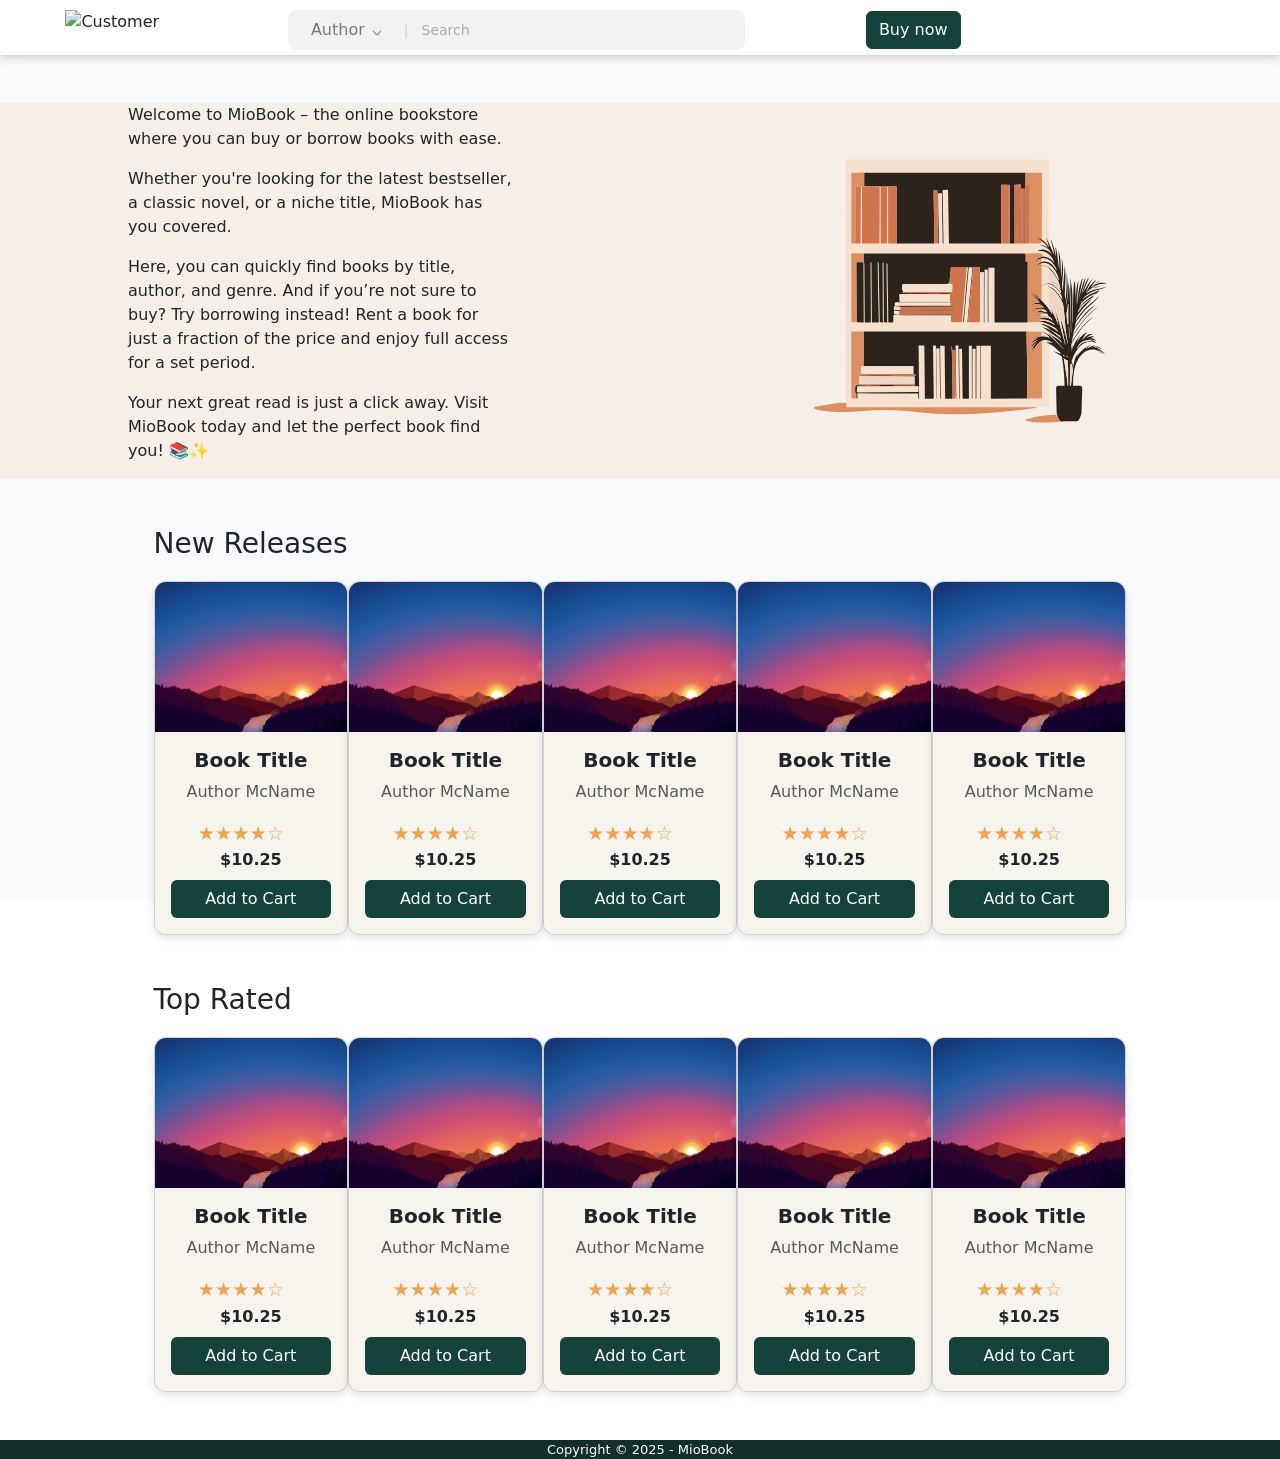
==== MewoBook/Client/Prototypes/Pages/Home/index.html @ 735afc01 "add: Implement the Home page prototype" ====
<!DOCTYPE html>
<html lang="en">
<head>
    <meta charset="UTF-8">
    <meta name="viewport" content="width=device-width, initial-scale=1.0">
    <title>Home</title>
    <link rel="stylesheet" href="style.css">
    <link href="https://cdn.jsdelivr.net/npm/bootstrap@5.0.0/dist/css/bootstrap.min.css" rel="stylesheet" >
    <script src="https://cdn.jsdelivr.net/npm/@popperjs/core@2.9.2/dist/umd/popper.min.js" ></script>
    <script src="https://cdn.jsdelivr.net/npm/bootstrap@5.0.1/dist/js/bootstrap.min.js" integrity="sha384-Atwg2Pkwv9vp0ygtn1JAojH0nYbwNJLPhwyoVbhoPwBhjQPR5VtM2+xf0Uwh9KtT" crossorigin="anonymous"></script>

</head>
<body>
<div class="home-page d-flex flex-column justify-content-between gap-5">
    <div class="header">
        <div class="inner-header  d-flex flex-row  justify-content-around">
            <img src="./assets/Logo.svg" alt="Customer" class="me-2">

            <div class="search-bar d-flex flex-row justify-content-">
                <div class="dropdown">
                    <button class="btn dropdown-toggle" type="button" data-bs-toggle="dropdown">
                        Author
                    </button>
                    <ul class="dropdown-menu">
                        <li><a class="dropdown-item text-center" href="#">Name</a></li>
                        <li><a class="dropdown-item text-center" href="#">Author</a></li>
                        <li><a class="dropdown-item text-center" href="#">Genre</a></li>
                    </ul>
                </div>
                <span class="separator">|</span>
                <input type="text" id="searchInput" class="form-control" placeholder="Search">
            </div>

            <button type="submit" class="buy-now-btn btn btn-primary ">Buy now</button>
        </div>
    </div>

    <div class="intro-box d-flex flex-column">
        <div class="intro-content d-flex flex-row justify-content-around align-self-center align-items-center">
                <div class="intro-txt text-content">
                <p>Welcome to MioBook – the online bookstore where you can buy or borrow books with ease.</p>
                <p>Whether you're looking for the latest bestseller, a classic novel, or a niche title, MioBook has you covered.</p>
                <p>Here, you can quickly find books by title, author, and genre. And if you’re not sure to buy? Try borrowing instead! Rent a book for just a fraction of the price and enjoy full access for a set period.</p>
                <p>Your next great read is just a click away. Visit MioBook today and let the perfect book find you! 📚✨</p>
            </div>
            <img class="intro-img" src="assets/IntroPicture.svg" alt="">
        </div>
    </div>
    <div class="new-release-box align-self-center">
        <h3 class="new-release-txt">New Releases</h3>
        <div class="cards-container d-flex flex-row justify-content-between">
                <div class="card text-center">
                    <img src="assets/Cover.svg" class="card-img-top" alt="Book Image">
                    <div class="card-body d-flex flex-column justify-content-between d-flex flex-column justify-content-between">
                        <h5 class="card-title fw-bold">Book Title</h5>
                        <p class="card-text text-muted">Author McName</p>
                        <div class="mb-2">
                            <span class="star-rating">★★★★☆</span>
                            <span class="fw-bold">$10.25</span>
                        </div>
                        <button class="btn btn-add w-100">Add to Cart</button>
                    </div>
                </div>
                <div class="card text-center" style="width: 18rem;">
                    <img src="assets/Cover.svg" class="card-img-top" alt="Book Image">
                    <div class="card-body d-flex flex-column justify-content-between">
                        <h5 class="card-title fw-bold">Book Title</h5>
                        <p class="card-text text-muted">Author McName</p>
                        <div class="mb-2">
                            <span class="star-rating">★★★★☆</span>
                        <span class="fw-bold">$10.25</span>

                        </div>
                        <button class="btn btn-add w-100">Add to Cart</button>
                    </div>
                </div>
                <div class="card text-center" style="width: 18rem;">
                    <img src="assets/Cover.svg" class="card-img-top" alt="Book Image">
                    <div class="card-body d-flex flex-column justify-content-between">
                        <h5 class="card-title fw-bold">Book Title</h5>
                        <p class="card-text text-muted">Author McName</p>
                        <div class="mb-2">
                            <span class="star-rating">★★★★☆</span>
                        <span class="fw-bold">$10.25</span>

                        </div>
                        <button class="btn btn-add w-100">Add to Cart</button>
                    </div>
                </div>
                <div class="card text-center" style="width: 18rem;">
                    <img src="assets/Cover.svg" class="card-img-top" alt="Book Image">
                    <div class="card-body d-flex flex-column justify-content-between">
                        <h5 class="card-title fw-bold">Book Title</h5>
                        <p class="card-text text-muted">Author McName</p>
                        <div class="mb-2">
                            <span class="star-rating">★★★★☆</span>
                        <span class="fw-bold">$10.25</span>

                        </div>
                        <button class="btn btn-add w-100">Add to Cart</button>
                    </div>
                </div>
                <div class="card text-center" style="width: 18rem;">
                    <img src="assets/Cover.svg" class="card-img-top" alt="Book Image">
                    <div class="card-body d-flex flex-column justify-content-between">
                        <h5 class="card-title fw-bold">Book Title</h5>
                        <p class="card-text text-muted">Author McName</p>
                        <div class="mb-2">
                            <span class="star-rating">★★★★☆</span>
                        <span class="fw-bold">$10.25</span>

                        </div>
                        <button class="btn btn-add w-100">Add to Cart</button>
                    </div>
                </div>
        </div>
    </div>
    <div class="top-rated-box align-self-center">
        <h3 class="top-rated-txt">Top Rated</h3>
        <div class="cards-container d-flex flex-row justify-content-between">
            <div class="card text-center">
                <img src="assets/Cover.svg" class="card-img-top" alt="Book Image">
                <div class="card-body d-flex flex-column justify-content-between">
                    <h5 class="card-title fw-bold">Book Title</h5>
                    <p class="card-text text-muted">Author McName</p>
                    <div class="mb-2">
                        <span class="star-rating">★★★★☆</span>
                        <span class="fw-bold">$10.25</span>

                    </div>
                    <button class="btn btn-add w-100">Add to Cart</button>
                </div>
            </div>
            <div class="card text-center" style="width: 18rem;">
                <img src="assets/Cover.svg" class="card-img-top" alt="Book Image">
                <div class="card-body d-flex flex-column justify-content-between">
                    <h5 class="card-title fw-bold">Book Title</h5>
                    <p class="card-text text-muted">Author McName</p>
                    <div class="mb-2">
                        <span class="star-rating">★★★★☆</span>
                        <span class="fw-bold">$10.25</span>

                    </div>
                    <button class="btn btn-add w-100">Add to Cart</button>
                </div>
            </div>
            <div class="card text-center" style="width: 18rem;">
                <img src="assets/Cover.svg" class="card-img-top" alt="Book Image">
                <div class="card-body d-flex flex-column justify-content-between">
                    <h5 class="card-title fw-bold">Book Title</h5>
                    <p class="card-text text-muted">Author McName</p>
                    <div class="mb-2">
                        <span class="star-rating">★★★★☆</span>
                        <span class="fw-bold">$10.25</span>

                    </div>
                    <button class="btn btn-add w-100">Add to Cart</button>
                </div>
            </div>
            <div class="card text-center" style="width: 18rem;">
                <img src="assets/Cover.svg" class="card-img-top" alt="Book Image">
                <div class="card-body d-flex flex-column justify-content-between">
                    <h5 class="card-title fw-bold">Book Title</h5>
                    <p class="card-text text-muted">Author McName</p>
                    <div class="mb-2">
                        <span class="star-rating">★★★★☆</span>
                        <span class="fw-bold">$10.25</span>

                    </div>
                    <button class="btn btn-add w-100">Add to Cart</button>
                </div>
            </div>
            <div class="card text-center" style="width: 18rem;">
                <img src="assets/Cover.svg" class="card-img-top" alt="Book Image">
                <div class="card-body d-flex flex-column justify-content-between">
                    <h5 class="card-title fw-bold">Book Title</h5>
                    <p class="card-text text-muted">Author McName</p>
                    <div class="mb-2">
                        <span class="star-rating">★★★★☆</span>
                        <span class="fw-bold">$10.25</span>

                    </div>
                    <button class="btn btn-add w-100">Add to Cart</button>
                </div>
            </div>
        </div>
    </div>
    <div class="footer text-center">
        Copyright © 2025 - MioBook
    </div>
</div>
</body>
</html>
---- MewoBook/Client/Prototypes/Pages/Home/style.css ----
body{
    width:100%;
    height:100vh;
    overflow-y: scroll;
    overflow-x: hidden;
}
.home-page{
    width:100%;
    height:100%;
    background-color: rgba(247, 249, 251, 1);
}
.header{
    top: 0;
    padding: 5px;
    background-color: white;
    width: 100%;
    height: 60px;
    box-shadow: 0px 0px 10px rgba(0, 0, 0, 0.3);
}

.inner-header{
    margin-top: 5px;
    width: 80%;
    justify-self: center;
    height: 40px;
}

.search-bar {
    width: 45%;
    display: flex;
    align-items: center;
    background: rgba(0, 0, 0, 0.05);
    border-radius: 8px;
    padding: 5px 10px;
}

.search-bar .dropdown-toggle {
    position: relative;
    padding-right: 30px;
    color: rgba(0, 0, 0, 0.5);
}

.dropdown-toggle:focus {
    outline: none !important;
    box-shadow: none !important;
}

.search-bar .dropdown-toggle::after {
    display: none !important;
}
.search-bar .dropdown-toggle::before {
    content: "";
    margin-top: 3px;
    position: absolute;
    right: 10px;
    top: 50%;
    transform: translateY(-50%);
    width: 16px;
    height: 16px;
    background-image: url("assets/Down.svg");
    background-size: contain;
    background-repeat: no-repeat;
    background-position: center;
}

.search-bar .dropdown-menu {
    margin-top: 10px !important;
    width: 100px;
    min-width: 70px;
    border-radius: 8px;
    border: none;
    box-shadow: 0px 4px 6px rgba(0, 0, 0, 0.1);
}

.search-bar .dropdown-item{
    color: rgba(0, 0, 0, 0.5);
}

.search-bar .separator {
    padding: 0 8px;
    color: #ccc;
    font-size: 14px;
}


.search-bar input {
    border: none;
    outline: none;
    flex: 1;
    background: transparent;
    padding: 5px;
    font-size: 14px;
    color: #333;
    transition: background 0.2s ease-in-out;
}


.search-bar input:focus {
    background: transparent;
    outline: none;
    box-shadow: none;
}


.search-bar input::placeholder {
    color: #aaa;
}

.buy-now-btn {
    background-color: #16423C !important;
    border-color: #16423C !important;
    font-size: small;
    align-self: center;
}

.buy-now-btn:hover {
    background-color: #122F2A;
    border-color: #122F2A;
}

.intro-box{
    background-color: rgba(245, 239, 231, 1);
}

.intro-content{
    width: 100%;
}

.intro-txt{
    width: 30%;
}

.intro-img{
    width: 30%;
    height: 70%;
}

.new-release-box{
    width: 76%;
}

.new-release-txt{
    font-weight:normal ;
    margin-bottom: 20px;
}

.card {
    width: 200px !important;
    border-radius: 12px !important;
    overflow: hidden;
    box-shadow: 0 4px 8px rgba(0, 0, 0, 0.1);
}

.card-body{
    background-color: rgba(247, 243, 237, 1);
}

.card img {
    width: 100%;
    height: 150px;
    object-fit: cover;
}

.star-rating {
    color: rgba(235, 164, 82, 1);
    font-size: 1.2rem;
    margin-right: 20px;
}

.card-title {
    font-weight: bold;
}

.card-text {
    color: #6c757d;
}

.price {
    font-weight: bold;
}

.btn-add {
    background-color:rgba(22, 66, 60, 1) !important;
    color: white !important;
    border-radius: 8px;
    padding: 10px;
    font-weight: bold;
}

.btn-add:hover {
    border: none !important;
    box-shadow: none !important;
}

.top-rated-box{
    width: 76%;
}

.top-rated-txt{
    font-weight:normal ;
    margin-bottom: 20px;
}

.footer{
    width: 100%;
    background-color: #122F2A;
    color: white;
    font-size: small;
    align-content: center;
}
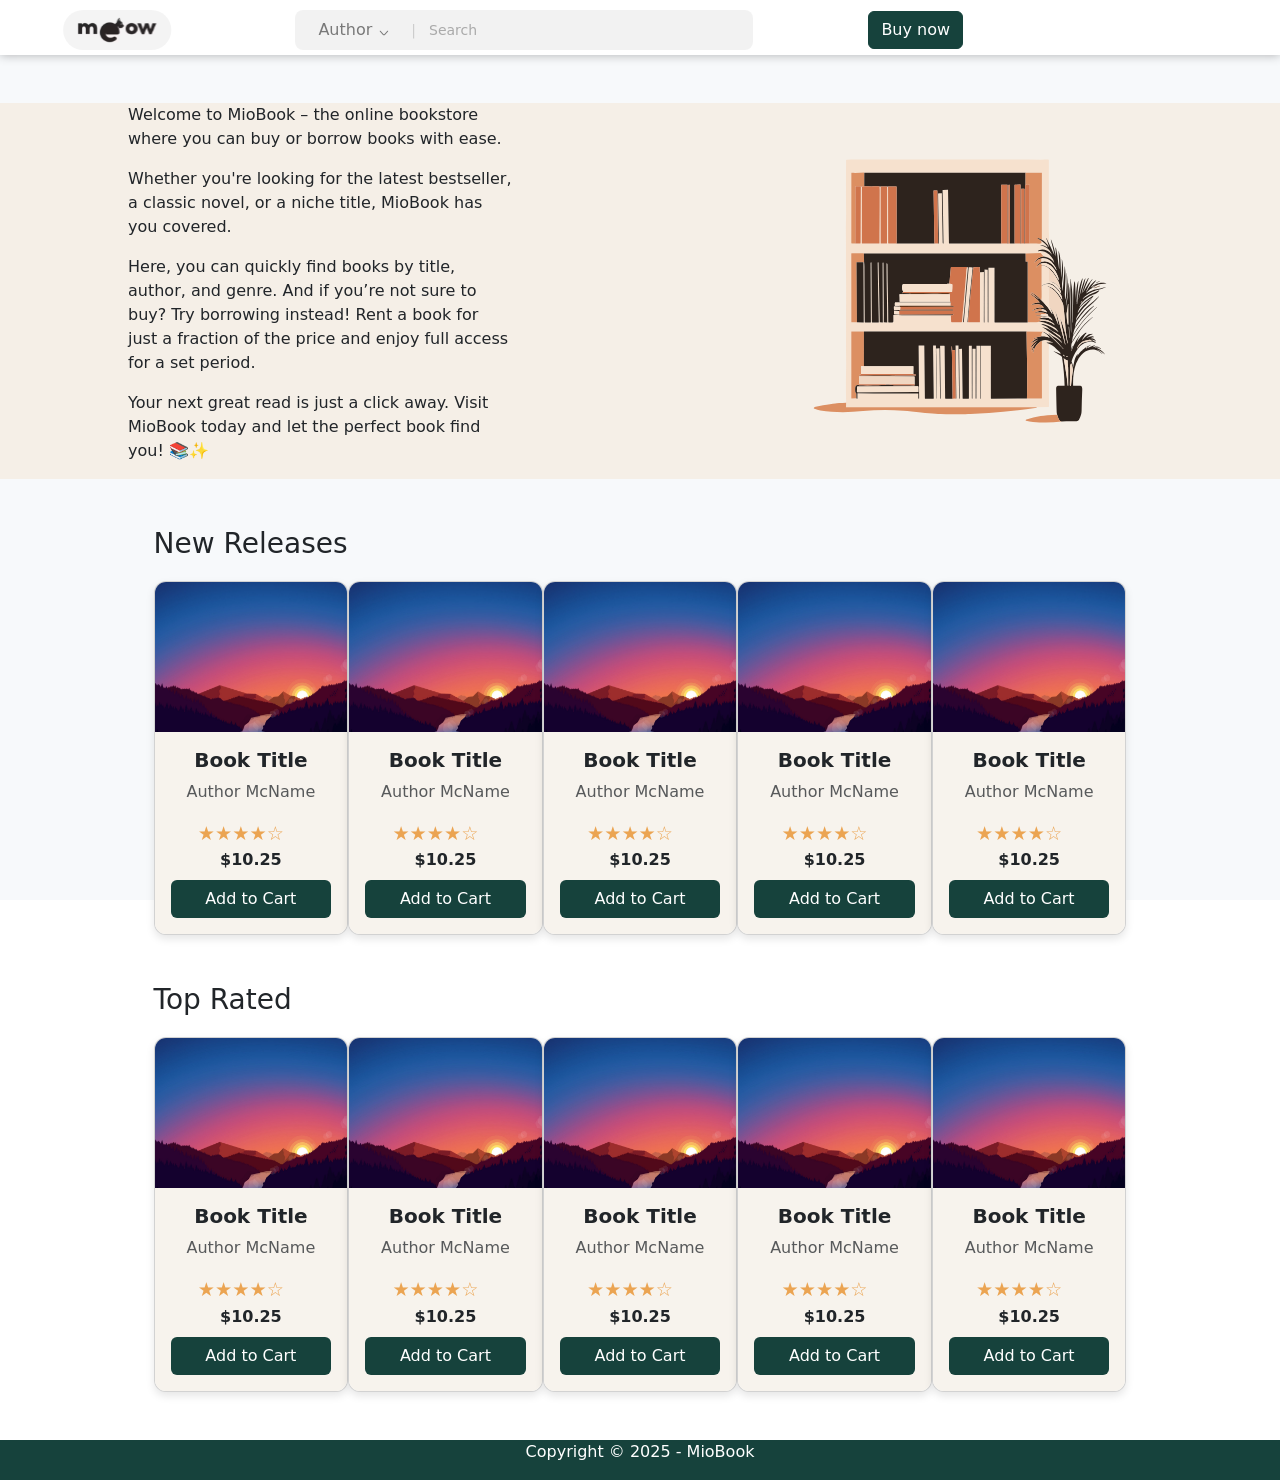
==== commit 51fad10a: "fix: footer style" ====
--- a/MewoBook/Client/Prototypes/Pages/Home/index.html
+++ b/MewoBook/Client/Prototypes/Pages/Home/index.html
@@ -186,7 +186,7 @@
         </div>
     </div>
     <div class="footer text-center">
-        Copyright © 2025 - MioBook
+        <p>Copyright © 2025 - MioBook</p>
     </div>
 </div>
 </body>
--- a/MewoBook/Client/Prototypes/Pages/Home/style.css
+++ b/MewoBook/Client/Prototypes/Pages/Home/style.css
@@ -203,8 +203,11 @@
 
 .footer{
     width: 100%;
-    background-color: #122F2A;
+    height: 5%;
+    background-color: rgba(22, 66, 60, 1);
+}
+
+.footer p{
     color: white;
-    font-size: small;
-    align-content: center;
-}
+    font-size: medium;
+}
